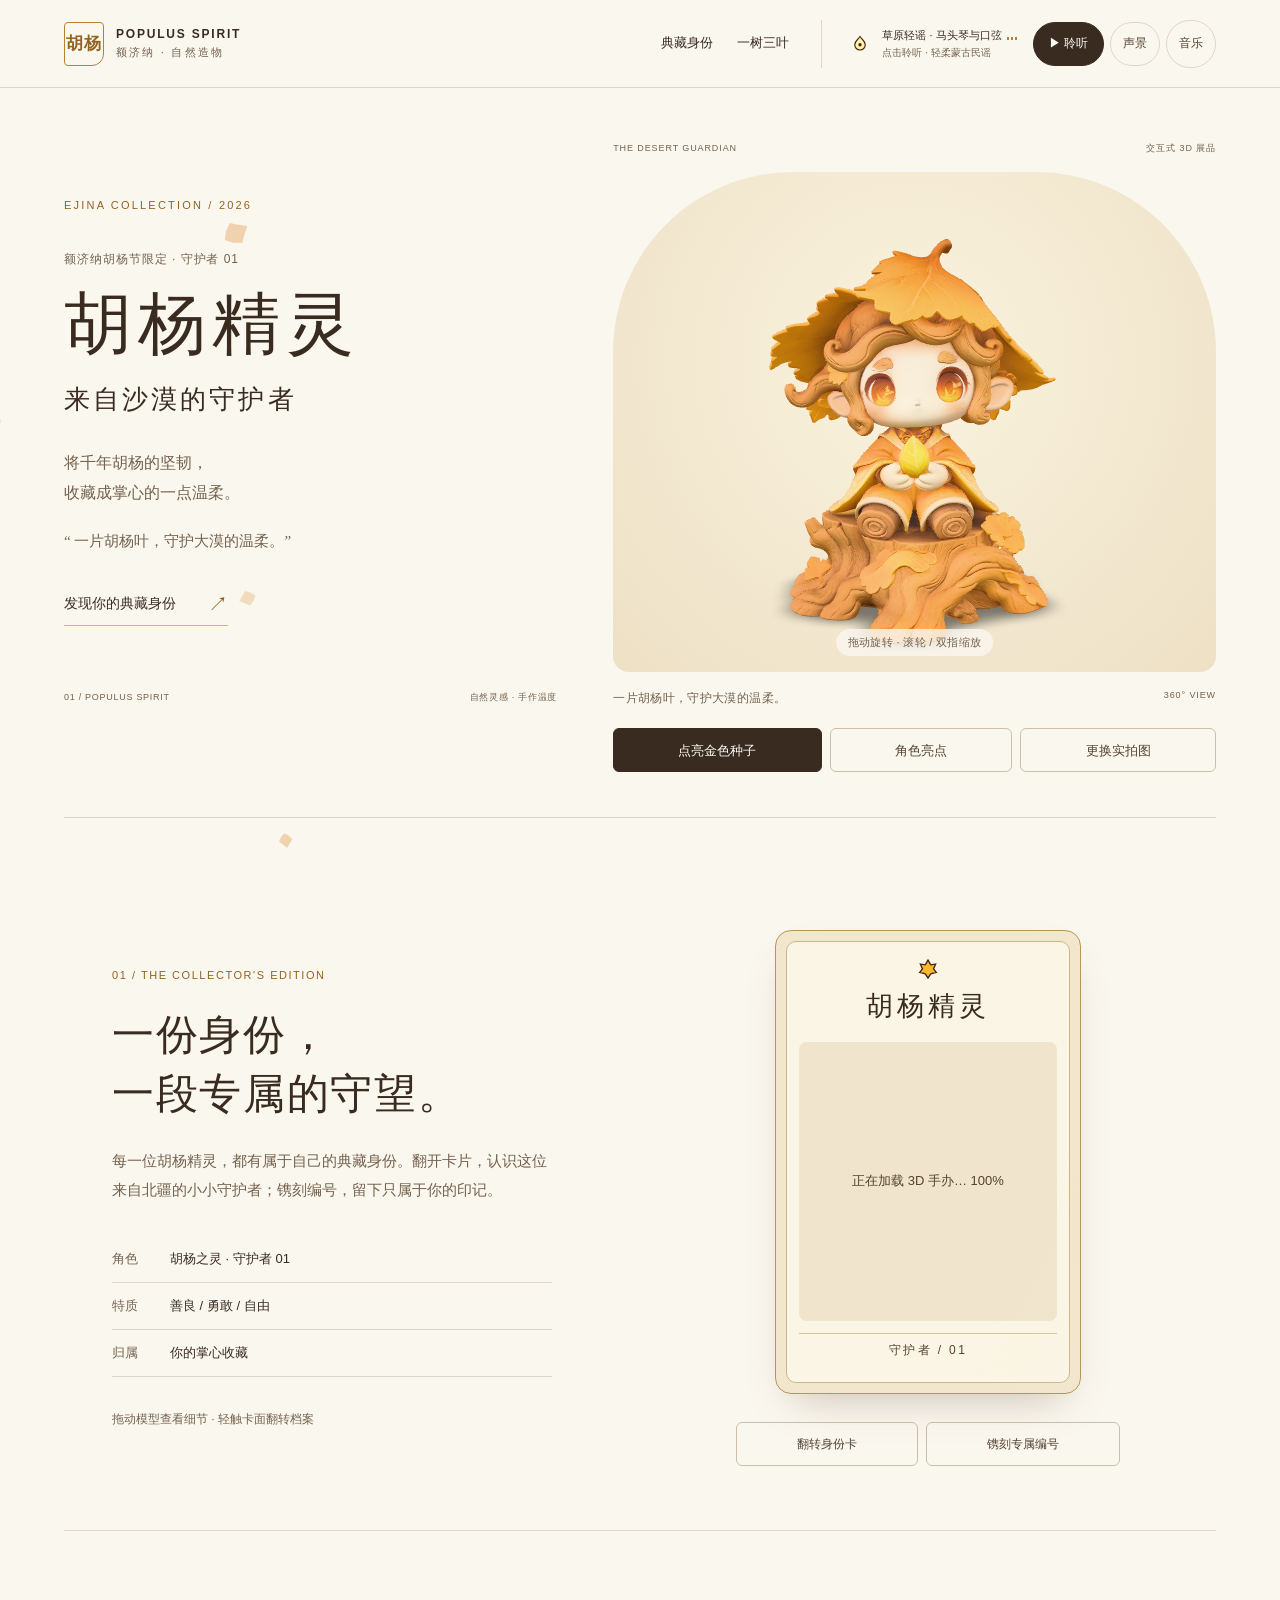
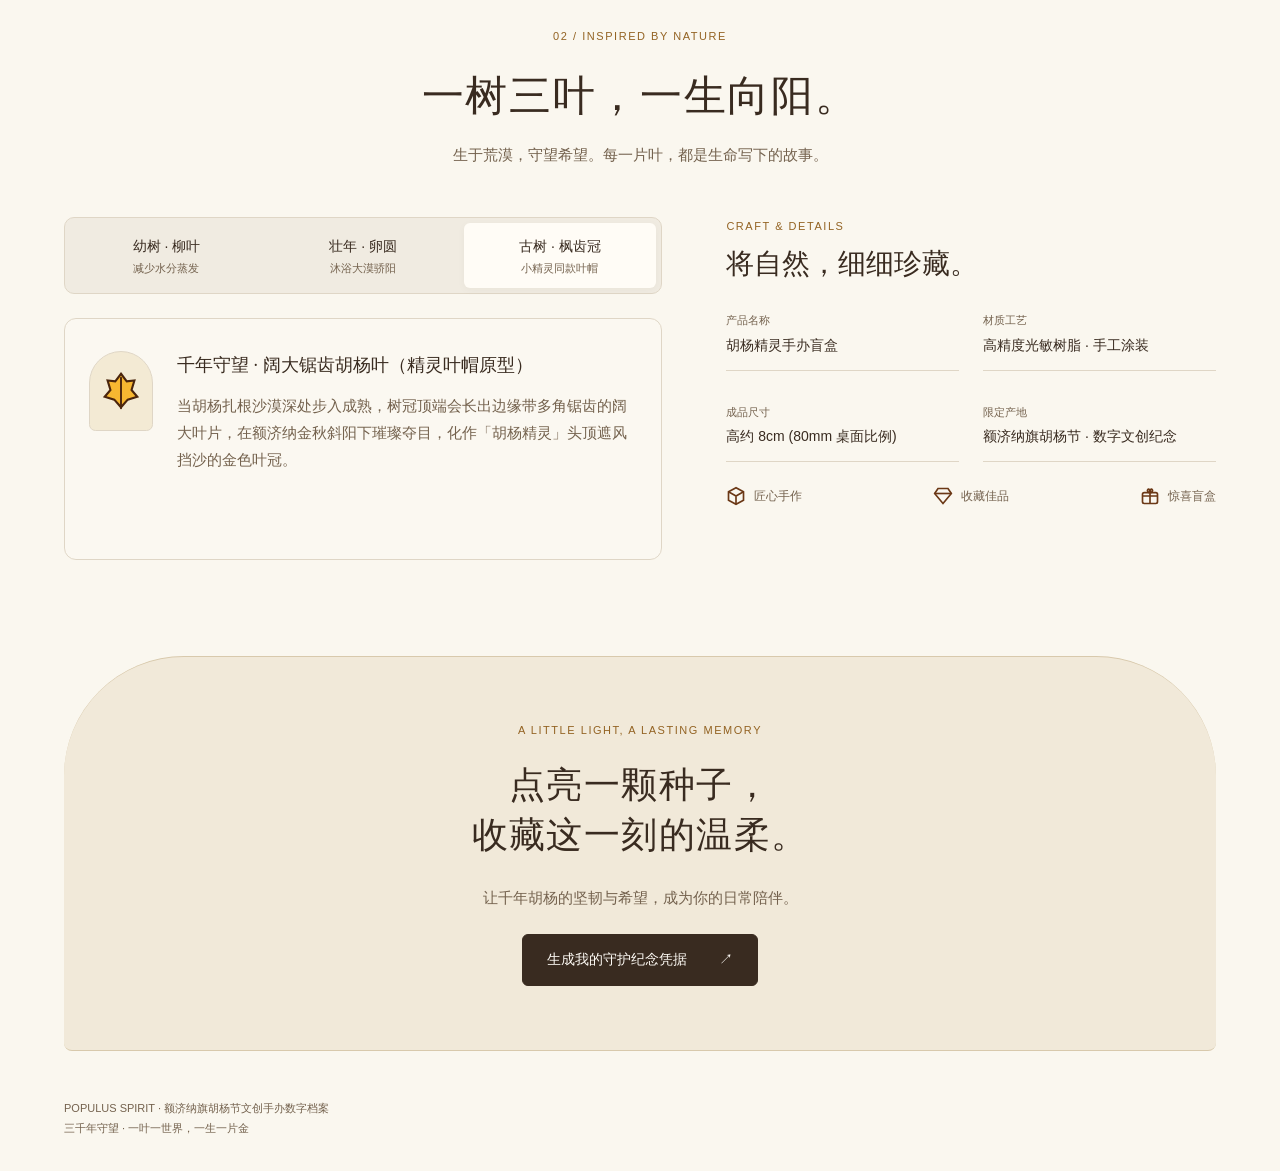
==== code_artifact.html @ 6b9f3dd2 "Add Populus Spirit interactive collection website" ====
<!DOCTYPE html>
<html lang="zh-CN">
<head>
  <meta charset="UTF-8" />
  <meta name="viewport" content="width=device-width, initial-scale=1.0" />
  <title>胡杨精灵 POPULUS SPIRIT · 额济纳旗胡杨节限定数字文创</title>
  <script type="module" src="./model-viewer.min.js"></script>
  <style>
    :root {
      --bg-cream:#FAF7EF; --bg-warm:#F2EBDD; --bg-card:#FFFCF6;
      --brown-dark:#392B20; --brown-main:#544230; --brown-mid:#74624E;
      --brown-light:#CEB58A; --gold-bright:#B78032; --gold-deep:#936323;
      --gold-glow:#F6E6BE; --accent-red:#A24B35; --line:#DFD6C6;
      --serif:"Songti SC","STSong","Noto Serif CJK SC",serif;
    }
    *{box-sizing:border-box;margin:0;padding:0;-webkit-tap-highlight-color:transparent}
    html{scroll-behavior:smooth;scroll-padding-top:104px}
    body{background:var(--bg-cream);color:var(--brown-dark);font-family:"PingFang SC","Hiragino Sans GB","Microsoft YaHei",sans-serif;font-size:15px;line-height:1.7}
    button,input{font:inherit}button,a,label{touch-action:manipulation}button{cursor:pointer}a{color:inherit;text-decoration:none}
    button:focus-visible,a:focus-visible,input:focus-visible,.file-control:focus-within{outline:2px solid var(--gold-deep);outline-offset:5px}
    button{color:inherit}button:disabled{cursor:wait;opacity:.65}button[hidden],[hidden]{display:none!important}
    ::selection{background:#E9D4AA}h1,h2,h3{font-family:var(--serif);font-weight:500;line-height:1.4}
    h2{font-size:clamp(30px,3.3vw,44px);letter-spacing:.04em}p{color:var(--brown-mid)}
    #leafCanvas{position:fixed;inset:0;width:100%;height:100%;pointer-events:none;z-index:0}
    .app-shell{position:relative;z-index:1;max-width:1248px;padding:0 48px;margin:0 auto}
    .site-header{position:sticky;top:0;z-index:50;min-height:88px;padding:16px max(32px,calc((100vw - 1152px)/2));display:flex;align-items:center;gap:32px;border-bottom:1px solid var(--line);background:rgba(250,247,239,.95);backdrop-filter:blur(16px)}
    .brand{min-height:44px;display:flex;align-items:center;gap:12px;flex-shrink:0;font-size:12px;letter-spacing:.15em;font-weight:600;line-height:1.6}
    .brand small{display:block;font-size:11px;letter-spacing:.2em;color:var(--brown-mid);font-weight:400}
    .brand-mark{white-space:nowrap;flex-shrink:0;border:1px solid var(--gold-bright);color:var(--gold-deep);width:40px;height:44px;display:grid;place-items:center;font-family:var(--serif);font-size:17px;letter-spacing:.03em;border-radius:4px 4px 12px 4px}
    .site-nav{display:flex;gap:24px;margin-left:auto;font-size:13px;white-space:nowrap}.site-nav a{display:flex;align-items:center;min-height:44px}.site-nav a:hover{color:var(--gold-deep)}
    .audio-topbar{display:flex;gap:16px;align-items:center;border-left:1px solid var(--line);padding-left:24px}
    .audio-left{min-width:44px;border:0;background:none;display:flex;align-items:center;gap:8px;text-align:left;min-height:44px;max-width:180px}
    .vinyl-disc{width:28px;height:28px;display:grid;place-items:center;flex-shrink:0}.vinyl-disc svg{width:18px;height:18px}.vinyl-disc.playing{animation:disc 12s linear infinite}
    .audio-meta{min-width:0}.audio-title{display:flex;gap:5px;align-items:center;font-size:11px;white-space:nowrap}.audio-title #trackTitle{overflow:hidden;text-overflow:ellipsis;max-width:120px}.audio-sub{font-size:10px;color:var(--brown-mid);white-space:nowrap;max-width:135px;overflow:hidden;text-overflow:ellipsis}
    .eq-bars{display:flex;gap:2px;align-items:flex-end;height:10px}.eq-bars span{width:2px;height:3px;background:var(--gold-bright)}.eq-bars.active span{animation:eq .7s ease-in-out infinite alternate}.eq-bars span:nth-child(2){animation-delay:.2s}.eq-bars span:nth-child(3){animation-delay:.4s}
    .audio-actions{display:flex;gap:6px;align-items:center}.pill-btn{border:1px solid var(--brown-dark);border-radius:99px;background:var(--brown-dark);color:#FFFDF7;min-height:44px;padding:8px 15px;font-size:12px;white-space:nowrap;display:inline-flex;align-items:center;justify-content:center;transition:background .2s}
    .pill-btn.secondary{background:transparent;color:var(--brown-main);border-color:var(--line);padding:8px 12px}.pill-btn:hover{background:var(--brown-main);color:#fff}
    .file-control{min-width:48px;min-height:48px;position:relative;overflow:hidden;cursor:pointer}.file-input{position:absolute;inset:0;width:100%;height:100%;min-height:44px;min-width:44px;opacity:0;cursor:pointer}
    .ornate-panel{position:relative;margin:0 0 96px}.corner-ornament{display:none}.eyebrow,.hero-badge,.edition-label,.exhibit-label,.hero-footnote,.exhibit-caption{font-size:11px;letter-spacing:.14em}.eyebrow{display:block;color:var(--gold-deep);margin-bottom:20px;line-height:1.7}
    .hero-section{display:grid;grid-template-columns:.9fr 1.1fr;gap:56px;align-items:center;min-height:730px;padding:48px 0 40px;border-bottom:1px solid var(--line);margin-bottom:88px}
    .hero-copy{padding:0 0 16px}.hero-badge{font-weight:500;color:var(--gold-deep);letter-spacing:.2em;background:none;border:0;box-shadow:none;border-radius:0;padding:0}.hero-badge-wrap{margin-bottom:32px}
    .edition-label{font-size:12px;color:var(--brown-mid);letter-spacing:.08em;margin-bottom:14px}
    .hero-title{font-size:clamp(52px,5.3vw,72px);letter-spacing:.09em;line-height:1.25}.hero-title span{display:block;font-size:clamp(20px,2vw,27px);letter-spacing:.12em;margin-top:16px}
    .hero-subtitle{font-size:16px;line-height:1.9;margin:32px 0 20px}.hero-quote{color:var(--brown-mid);font-family:var(--serif);font-size:15px;margin-bottom:28px}
    .text-link{display:inline-flex;gap:32px;align-items:center;border-bottom:1px solid var(--brown-light);min-height:44px;font-size:14px}.text-link span{color:var(--gold-deep);font-size:20px}.hero-footnote{display:flex;justify-content:space-between;gap:8px;color:var(--brown-mid);font-size:9px;margin-top:64px;letter-spacing:.08em}
    .hero-exhibit{min-width:0}.exhibit-label,.exhibit-caption{display:flex;justify-content:space-between;gap:12px;color:var(--brown-mid);font-size:9px;letter-spacing:.1em}.exhibit-label{margin-bottom:16px}.exhibit-caption{margin:16px 0 20px}.exhibit-caption span:first-child{font-family:var(--serif);font-size:12px;letter-spacing:.03em}
    .stage-container{position:relative;width:100%;height:500px;border-radius:180px 180px 16px 16px;background:radial-gradient(ellipse at 50% 38%,#F9F1DC 10%,#EDE0C5 100%);overflow:hidden;isolation:isolate;touch-action:pan-y;user-select:none}
    .stage-backdrop{display:none}.figurine-rig{position:relative;width:100%;height:100%}.spirit-model{display:block;width:100%;height:100%;--poster-color:transparent;--progress-bar-color:var(--gold-bright)}
    .model-status{position:absolute;inset:0;display:grid;place-items:center;padding:32px;text-align:center;font-size:13px;color:var(--brown-main);pointer-events:none}
    .model-hint{position:absolute;bottom:16px;left:50%;transform:translateX(-50%);white-space:nowrap;font-size:11px;letter-spacing:.03em;color:var(--brown-mid);pointer-events:none;background:rgba(250,247,239,.8);padding:4px 12px;border-radius:99px}
    .custom-stage-img{display:none;position:absolute;inset:0;width:100%;height:100%;object-fit:contain;background:#F4ECDC}
    .hotspot-layer{position:absolute;inset:0;visibility:hidden;pointer-events:none;opacity:0;transition:opacity .2s}.hotspot-layer.visible{visibility:visible;opacity:1}.hotspot-pin{position:absolute;pointer-events:auto;border:1px solid #C5AC7D;background:rgba(255,252,246,.96);color:var(--brown-main);border-radius:99px;font-size:12px;min-height:44px;padding:8px 12px}.hotspot-pin:hover{background:#F6E6BE}
    .hotspot-pin{white-space:nowrap}.hotspot-pin:nth-child(1){top:88px;left:40px}.hotspot-pin:nth-child(2){top:35%;right:16px}.hotspot-pin:nth-child(3){top:55%;left:16px}.hotspot-pin:nth-child(4){bottom:56px;right:16px}
    .hotspot-toast{display:none;margin-top:12px;border:1px solid var(--line);background:var(--bg-card);padding:14px 16px;border-radius:12px;font-size:13px;line-height:1.7;color:var(--brown-main)}.hotspot-toast.active{display:block}
    .stage-toolbar{display:flex;gap:8px;flex-wrap:wrap}.stage-btn{display:inline-flex;justify-content:center;align-items:center;gap:8px;min-height:44px;padding:10px 18px;flex:1 1 auto;border:1px solid #CDBFA7;background:transparent;border-radius:6px;color:var(--brown-main);font-size:13px;font-weight:500;line-height:1.5;transition:background .2s,border-color .2s}
    .stage-btn:hover{background:#EEE7D8;border-color:var(--brown-light)}.stage-btn.active,#blessSeedBtn,#saveSerialBtn{background:var(--brown-dark);border-color:var(--brown-dark);color:#FFFCF6}.stage-btn:active{transform:translateY(1px)}
    .collection-section{display:grid;grid-template-columns:1fr 1fr;align-items:center;gap:96px;padding:24px 48px 64px;border-bottom:1px solid var(--line)}
    .collection-copy{max-width:440px}.collection-copy h2{margin-bottom:24px}.section-desc{font-size:15px;line-height:1.9;color:var(--brown-mid)}.collection-details{margin:32px 0}.collection-details>div{display:flex;gap:32px;border-bottom:1px solid var(--line);padding:12px 0;font-size:13px}.collection-details dt{color:var(--brown-mid)}.collection-details dd{margin:0}.collection-note{font-size:12px}
    .collection-exhibit{min-width:0;max-width:384px;justify-self:center;width:100%}.collection-exhibit .stage-toolbar{margin-top:28px}.collection-exhibit .stage-btn{font-size:12px;padding:10px 12px}
    .card-scene{width:306px;height:464px;margin:0 auto;perspective:1200px;user-select:none;cursor:pointer}
    .collector-card{position:relative;width:100%;height:100%;transform-style:preserve-3d;transition:transform .3s ease;border-radius:16px;box-shadow:0 20px 40px -20px #745B3C66}
    .collector-card.is-flipped{transform:rotateY(180deg)}.card-face{position:absolute;inset:0;backface-visibility:hidden;-webkit-backface-visibility:hidden;overflow:hidden;display:flex;border:1px solid #B99458;border-radius:16px;padding:10px;background:#F2E6CC}.card-back{transform:rotateY(180deg)}
    .card-inner-frame{position:relative;width:100%;height:100%;border:1px solid #CDB488;border-radius:10px;padding:16px 12px;display:flex;flex-direction:column;justify-content:space-between;background:#FBF5E5}
    .card-front-header{text-align:center}.card-top-leaf{width:22px;height:22px;margin:0 auto 4px;display:block}.card-main-title{font-family:var(--serif);font-size:27px;font-weight:500;letter-spacing:.15em}.card-front-art{position:relative;flex:1;margin:12px 0;border:0;border-radius:8px;background:#F0E5CC;overflow:hidden}.card-front-art .spirit-model{position:absolute;inset:0}.card-ribbon-footer{text-align:center;font-size:12px;letter-spacing:.2em;padding:6px;border-top:1px solid #D8C59F;color:var(--brown-main)}
    .holo-sheen{position:absolute;inset:0;pointer-events:none;z-index:5;opacity:.3;background:linear-gradient(115deg,transparent 38%,#FFF9E940 50%,transparent 62%);background-size:200% 200%;animation:holo 8s ease-in-out infinite}
    .card-back-medallion{width:64px;height:64px;border:1px solid #CDB488;border-radius:50%;background:#E9D8B2;margin:0 auto 4px;display:flex;align-items:center;justify-content:center;overflow:hidden}.card-back-medallion svg{width:58px;height:58px}.card-back-title{font-family:var(--serif);font-size:21px;text-align:center;letter-spacing:.1em}
    .card-pill-divider{font-size:11px;letter-spacing:.15em;color:var(--gold-deep)}.profile-list{padding:4px 6px}.profile-row{display:flex;gap:14px;font-size:13px;line-height:1.9}.profile-label{color:var(--brown-mid);white-space:nowrap}.about-me-text{font-size:13px;line-height:1.7;margin-top:4px}.serial-box{display:block;width:100%;font-size:11px;min-height:44px;border:1px solid #D1BC96;border-radius:5px;background:#F3E8D0;padding:8px 4px}.serial-number-val{font-family:monospace;overflow-wrap:anywhere;color:#805723}
    .section-header{text-align:center;max-width:640px;margin:0 auto 48px}.section-header h2{margin-bottom:16px}.story-layout{display:grid;grid-template-columns:1.1fr .9fr;gap:64px}.leaf-tabs{display:grid;grid-template-columns:repeat(3,1fr);gap:4px;border:1px solid var(--line);padding:5px;border-radius:10px;background:#F0EBE1}.leaf-tab{border:0;border-radius:6px;background:transparent;text-align:center;padding:12px 4px;min-height:64px}.leaf-tab.active{background:#FFFCF6;box-shadow:0 2px 8px #392B2009}.leaf-tab-title{font-size:14px;line-height:1.6}.leaf-tab-sub{font-size:11px;color:var(--brown-mid);line-height:1.5;margin-top:2px}
    .leaf-detail-box{display:flex;gap:24px;margin-top:24px;padding:32px 24px;border:1px solid var(--line);border-radius:12px;min-height:242px;background:#FFFCF650}.leaf-icon-showcase{display:grid;place-items:center;width:64px;height:80px;flex-shrink:0;border:1px solid var(--line);border-radius:40px 40px 8px 8px;background:#F3EAD4}.leaf-detail-text h4{font-family:var(--serif);font-size:18px;font-weight:500;line-height:1.6;margin-bottom:12px}.leaf-detail-text p{font-size:15px;line-height:1.8}
    .craft-details h3{font-size:28px;margin-bottom:16px}.craft-details .eyebrow{margin-bottom:8px}.specs-card{display:grid;grid-template-columns:1fr 1fr;gap:20px 24px;padding:0;background:none;border:0}.specs-row{display:flex;flex-direction:column;gap:4px;padding:12px 0;border-bottom:1px solid var(--line);font-size:14px}.specs-row>span{font-size:11px;color:var(--brown-mid)}.specs-row strong{font-weight:400}.badge-trio{display:flex;justify-content:space-between;gap:16px;margin-top:24px}.badge-item{display:flex;align-items:center;gap:8px;font-size:12px;color:var(--brown-mid)}.badge-item svg{width:20px;height:20px}
    .keepsake-section{text-align:center;padding:64px 24px;margin-bottom:48px;border-top:1px solid #D8C9AC;border-bottom:1px solid #D8C9AC;background:#F1E9D9;border-radius:120px 120px 8px 8px}.keepsake-section h2{font-size:36px}.keepsake-section p{font-size:15px;margin:24px 0}.guardian-cta{display:inline-flex;align-items:center;justify-content:center;gap:32px;min-height:52px;padding:12px 24px;background:var(--brown-dark);border:1px solid var(--brown-dark);border-radius:6px;color:#FFFCF6;font-size:14px;transition:background .2s}.guardian-cta:hover{background:var(--brown-main)}
    .footer-note{display:flex;justify-content:space-between;gap:24px;text-align:left;padding:0 0 32px;font-size:11px;color:var(--brown-mid);line-height:1.8}
    .modal-open{overflow:hidden}.modal-backdrop{position:fixed;inset:0;z-index:100;background:#241D1677;backdrop-filter:blur(8px);display:none;align-items:center;justify-content:center;padding:20px}.modal-backdrop.open{display:flex}.modal-card{max-width:440px;width:100%;max-height:calc(100dvh - 40px);overflow:auto;background:var(--bg-card);border:1px solid var(--line);border-radius:16px;padding:32px 24px;text-align:center;box-shadow:0 24px 80px #241D1633}.modal-card h3{font-size:24px!important}.modal-card p{font-size:15px!important;line-height:1.7!important}.modal-card .hero-badge{font-size:11px}.modal-card>div[style*="background"]{background:#F2EBDD!important;border:1px solid var(--line)!important;padding:16px!important;font-size:14px!important}.modal-input{width:100%;min-height:48px;border:1px solid #B3A38B;border-radius:6px;padding:10px 12px;background:#FFFDFA;margin:20px 0;font-size:15px}.modal-card .stage-btn{padding:10px 12px}
    .toast-msg{position:fixed;z-index:120;bottom:24px;left:50%;transform:translateX(-50%);display:none;width:max-content;max-width:calc(100% - 32px);background:var(--brown-dark);color:#FFF9EB;padding:12px 20px;border-radius:8px;font-size:13px;text-align:center;line-height:1.7;box-shadow:0 8px 32px #392B2020}
    @keyframes disc{to{transform:rotate(360deg)}}@keyframes eq{to{height:10px}}@keyframes holo{50%{background-position:100% 100%}}
    @media(min-width:1400px){.hero-section{min-height:760px}.stage-container{height:540px}}
    @media(max-width:1100px){.site-nav{display:none}.audio-topbar{margin-left:auto}.hero-section{gap:32px}.collection-section{gap:48px;padding-left:16px;padding-right:16px}.story-layout{gap:32px}.app-shell{padding:0 32px}.stage-container{height:460px}.hero-title{font-size:56px}}
    @media(max-width:800px){.site-header{padding:12px 24px;gap:16px}.audio-meta{display:none}.audio-topbar{gap:8px;padding-left:16px}.audio-left{max-width:none}.audio-actions{gap:4px}.hero-section{grid-template-columns:1fr;gap:32px;padding:48px 0 0;min-height:auto}.hero-copy{max-width:560px;padding:0}.hero-title{font-size:60px}.hero-title span{font-size:24px}.hero-subtitle{margin:24px 0 16px}.hero-badge-wrap{margin-bottom:24px}.hero-footnote{margin-top:32px}.hero-exhibit{max-width:580px;width:100%;justify-self:center}.stage-container{height:500px}.hero-section>.hero-exhibit .stage-toolbar{padding-bottom:32px}.collection-section{grid-template-columns:1fr;gap:40px;padding:0 0 64px}.collection-copy{max-width:580px;justify-self:center}.collection-copy h2 br{display:none}.collection-details{display:flex;gap:32px;margin:24px 0}.collection-details>div{display:block;flex:1;font-size:12px}.collection-details dd{margin-top:8px}.collection-note{font-size:12px}.story-layout{grid-template-columns:1fr;gap:48px}.leaf-detail-box{min-height:200px}.craft-details{padding:0 16px}.keepsake-section h2{font-size:32px}.footer-note{display:block;text-align:center}}
    @media(max-width:480px){html{scroll-padding-top:88px}.app-shell{padding:0 20px}.site-header{padding:12px 16px;min-height:76px;gap:8px}.brand{font-size:9px;gap:7px;letter-spacing:.08em}.brand small{font-size:9px;letter-spacing:.08em}.brand-mark{width:30px;height:38px;font-size:14px}.audio-topbar{border:0;padding:0;gap:0}.audio-left{display:none}.pill-btn{padding:8px 11px;font-size:11px}.pill-btn.secondary{padding:8px 10px}.audio-actions{gap:4px}.hero-section{padding-top:32px;gap:28px;margin-bottom:64px}.hero-badge{font-size:10px}.hero-badge-wrap{margin-bottom:20px}.edition-label{font-size:11px}.hero-title{font-size:52px}.hero-title span{font-size:20px;margin-top:12px}.hero-subtitle{font-size:15px}.hero-quote{font-size:14px;margin-bottom:16px}.hero-footnote{font-size:8px;letter-spacing:.04em}.text-link{font-size:13px}.stage-container{height:390px;border-radius:140px 140px 12px 12px}.exhibit-label{font-size:8px;letter-spacing:.06em}.exhibit-caption{font-size:8px}.exhibit-caption span:first-child{font-size:11px}.stage-btn{font-size:12px;padding:10px 12px}.hero-exhibit .stage-toolbar{display:grid;grid-template-columns:1fr 1fr}.hero-exhibit #blessSeedBtn{grid-column:1/-1}.hotspot-pin{font-size:11px;padding:8px}.ornate-panel{margin-bottom:64px}.collection-section{padding-bottom:48px}.eyebrow{font-size:10px;margin-bottom:16px}h2{font-size:30px}.collection-copy h2 br{display:block}.collection-details{gap:16px}.collection-details>div{font-size:11px}.collection-details dd{font-size:12px}.collection-note{font-size:11px}.collection-exhibit{width:100%}.card-scene{width:294px;height:464px;max-width:100%}.collection-exhibit .stage-toolbar{gap:8px;margin-top:24px}.section-header{margin-bottom:32px;text-align:left}.section-header h2{font-size:29px}.leaf-tab-title{font-size:13px}.leaf-tab-sub{font-size:10px}.leaf-tabs{gap:2px;padding:4px}.leaf-detail-box{padding:24px 16px;gap:16px}.leaf-icon-showcase{width:48px;height:68px}.leaf-icon-showcase svg{width:36px;height:36px}.leaf-detail-text h4{font-size:17px}.craft-details{padding:0}.specs-card{gap:16px}.specs-row{font-size:13px}.badge-trio{gap:8px}.badge-item{font-size:11px;gap:6px}.keepsake-section{padding:48px 16px;border-radius:80px 80px 8px 8px}.keepsake-section h2{font-size:28px}.keepsake-section p{font-size:15px}.guardian-cta{gap:16px;font-size:13px;padding:12px 16px;width:100%}.footer-note{font-size:10px}.modal-card{padding:24px 20px}.modal-card h3{font-size:22px!important}}
    @media(prefers-reduced-motion:reduce){html{scroll-behavior:auto}*,*::before,*::after{animation:none!important;transition:none!important}.holo-sheen,#leafCanvas{display:none}}
  </style>
</head>
<body>

  <!-- 全屏金色胡杨落叶与流沙光斑 Canvas -->
  <canvas id="leafCanvas"></canvas>

  <!-- 顶部悬浮大漠秋风·马头琴合成器音频栏 -->
  <header class="site-header">
    <a class="brand" href="#home" aria-label="胡杨精灵首页"><span class="brand-mark">胡杨</span><span>POPULUS SPIRIT<small>额济纳 · 自然造物</small></span></a>
    <nav class="site-nav" aria-label="主导航"><a href="#collection">典藏身份</a><a href="#story">一树三叶</a></nav>
    <div class="audio-topbar">
    <button type="button" class="audio-left" id="audioToggleArea" title="点击播放/暂停背景音乐" aria-label="播放或暂停背景音乐">
      <div class="vinyl-disc" id="vinylDisc">
        <svg width="20" height="20" viewBox="0 0 24 24" fill="none">
          <path d="M12 2C9.5 6 5 8 5 13C5 17 8.1 20 12 20C15.9 20 19 17 19 13C19 8 14.5 6 12 2Z" fill="#FFF3B0" stroke="#4A250D" stroke-width="1.5"/>
          <circle cx="12" cy="13" r="2.2" fill="#4A250D"/>
        </svg>
      </div>
      <div class="audio-meta">
        <div class="audio-title">
          <span id="trackTitle">草原轻谣 · 马头琴与口弦</span>
          <div class="eq-bars" id="eqBars">
            <span></span><span></span><span></span>
          </div>
        </div>
        <div class="audio-sub" id="audioStatusText">点击聆听 · 轻柔蒙古民谣</div>
      </div>
    </button>
    <div class="audio-actions">
      <button class="pill-btn" id="playPauseBtn" type="button">▶ 聆听</button>
      <button class="pill-btn secondary" id="switchModeBtn" type="button" title="切换配乐与自然声景">声景</button>
      <label class="pill-btn secondary file-control" title="导入本地MP3音乐" style="cursor:pointer;">
        音乐
        <input type="file" id="customAudioInput" accept="audio/*" class="file-input" />
      </label>
    </div>
    </div>
  </header>

  <audio id="backgroundMusic" src="./background-music.mp3" preload="none" loop></audio>

  <!-- 手机端主内容长卷 -->
  <main class="app-shell" id="home">

    <!-- 模块一：主视觉与 3D 视差手办展台 -->
    <section class="ornate-panel hero-section">
      <div class="hero-copy">
      <div class="hero-badge-wrap">
        <span class="hero-badge">EJINA COLLECTION / 2026</span>
      </div>
      <div class="edition-label">额济纳胡杨节限定 · 守护者 01</div><h1 class="hero-title">胡杨精灵<span>来自沙漠的守护者</span></h1>
      <p class="hero-subtitle">将千年胡杨的坚韧，<br>收藏成掌心的一点温柔。</p>
      <div class="hero-quote">“ 一片胡杨叶，守护大漠的温柔。”</div>

      <a class="text-link" href="#collection">发现你的典藏身份 <span aria-hidden="true">↗</span></a>
      <div class="hero-footnote"><span>01 / POPULUS SPIRIT</span><span>自然灵感 · 手作温度</span></div>
      </div>
      <div class="hero-exhibit">
      <div class="exhibit-label"><span>THE DESERT GUARDIAN</span><span>交互式 3D 展品</span></div>
      <!-- 3D 互动展台 -->
      <div class="stage-container" id="figurineStage">
        <!-- 远景大漠沙丘与金色胡杨林 -->
        <svg class="stage-backdrop" id="stageBackdrop" viewBox="0 0 360 350" preserveAspectRatio="none">
          <defs>
            <linearGradient id="skyGrad" x1="0" y1="0" x2="0" y2="1">
              <stop offset="0%" stop-color="#FFF5D6" stop-opacity="0.7"/>
              <stop offset="100%" stop-color="#F3B852" stop-opacity="0.4"/>
            </linearGradient>
          </defs>
          <rect width="360" height="350" fill="url(#skyGrad)"/>
          <!-- 太阳光晕 -->
          <circle cx="180" cy="128" r="88" fill="#FFF7CC" opacity="0.65"/>
          <!-- 远景沙丘 -->
          <path d="M0 245 Q95 215 195 240 T360 230 L360 350 L0 350 Z" fill="#E9AC4E" opacity="0.45"/>
          <path d="M0 270 Q130 245 250 268 T360 260 L360 350 L0 350 Z" fill="#D68B30" opacity="0.45"/>
        </svg>

        <!-- 用户上传实拍图容器（默认隐藏，上传后可切换显示） -->
        <img id="customStageImg" class="custom-stage-img" alt="胡杨精灵手办实拍展示" />

        <!-- 文件夹中的真实 GLB 手办 -->
        <div class="figurine-rig" id="figurineRig">
          <model-viewer id="heroModel" class="spirit-model" src="./3Dmode.glb"
            alt="胡杨精灵三维手办，可拖动旋转、滚轮或双指缩放"
            camera-controls disable-pan touch-action="pan-y" camera-orbit="0deg 80deg 105%"
            min-camera-orbit="auto 15deg 55%" max-camera-orbit="auto 150deg 180%"
            field-of-view="30deg" shadow-intensity="1" shadow-softness="1"
            exposure="1.1" environment-image="neutral" interaction-prompt="none"
            loading="eager" reveal="auto">
            <div slot="progress-bar"></div>
          </model-viewer>
          <div class="model-status" id="heroModelStatus" role="status">正在加载 3D 手办…</div>
          <div class="model-hint">拖动旋转 · 滚轮 / 双指缩放</div>
        </div>

        <!-- 包装盒同款「角色亮点」互动热点层 -->
        <div class="hotspot-layer" id="hotspotLayer">
          <button type="button" class="hotspot-pin" data-info="【锯齿胡杨叶冠】灵感源自额济纳千年胡杨树冠的阔大锯齿叶，叶脉分明，遮蔽大漠风沙。">精致叶冠</button>
          <button type="button" class="hotspot-pin" data-info="【治愈萌系五官】2.5头身敦实比例，琥珀色眼眸中映照着大漠星光与胡杨金叶。">可爱造型</button>
          <button type="button" class="hotspot-pin" data-info="【发光金色种子】双手捧着生机勃勃的胡杨金种，象征坚韧不拔的北疆生命力。">金色种子</button>
          <button type="button" class="hotspot-pin" data-info="【千年胡杨树桩】盘根错节的浮雕木纹底座，稳固接地，定格大漠秋日一隅。">古木底座</button>
        </div>

      </div>
      <div class="hotspot-toast" id="hotspotToast" role="status">点击上方亮点标签查看手办细节拆解</div>

      <div class="exhibit-caption"><span>一片胡杨叶，守护大漠的温柔。</span><span>360° VIEW</span></div>
      <!-- 展台底部互动控制栏 -->
      <div class="stage-toolbar">
        <button class="stage-btn" id="blessSeedBtn" type="button" aria-pressed="false" disabled>正在准备金色种子…</button>
        <button class="stage-btn" id="restoreModelBtn" type="button" hidden>↻ 返回 3D 模型</button>
        <button class="stage-btn" id="toggleHotspotsBtn" type="button">角色亮点</button>
        <label class="stage-btn file-control" style="cursor:pointer;">
          更换实拍图
          <input type="file" id="stageImgInput" accept="image/*" class="file-input" />
        </label>
      </div>
      </div>
    </section>

    <!-- 模块二：1:1 盒内双面收藏身份卡（3D 翻转 + 星幻膜反光） -->
    <section class="ornate-panel collection-section" id="collection">

      <div class="collection-copy">
        <span class="eyebrow">01 / THE COLLECTOR'S EDITION</span>
        <h2>一份身份，<br>一段专属的守望。</h2>
        <p class="section-desc">每一位胡杨精灵，都有属于自己的典藏身份。翻开卡片，认识这位来自北疆的小小守护者；镌刻编号，留下只属于你的印记。</p>
        <dl class="collection-details"><div><dt>角色</dt><dd>胡杨之灵 · 守护者 01</dd></div><div><dt>特质</dt><dd>善良 / 勇敢 / 自由</dd></div><div><dt>归属</dt><dd>你的掌心收藏</dd></div></dl>
        <p class="collection-note">拖动模型查看细节 · 轻触卡面翻转档案</p>
      </div>
      <div class="collection-exhibit">

      <!-- 3D 翻转卡牌容器 -->
      <div class="card-scene" id="cardScene">
        <div class="collector-card" id="collectorCard">

          <!-- 卡片正面：守护者·01 -->
          <div class="card-face card-front">
            <div class="holo-sheen"></div>
            <div class="card-inner-frame">
              <div class="card-front-header">
                <svg class="card-top-leaf" viewBox="0 0 32 32" fill="none">
                  <path d="M16 3 L20 10 L27 9 L24 16 L28 21 L20 23 L16 29 L12 23 L4 21 L8 16 L5 9 L12 10 Z" fill="#F7B731" stroke="#4A250D" stroke-width="2"/>
                </svg>
                <div class="card-main-title">胡杨精灵</div>
              </div>

              <!-- 与主展台共用本地 GLB；拖动模型不会触发翻卡 -->
              <div class="card-front-art" id="cardModelArea">
                <model-viewer id="cardModel" class="spirit-model" src="./3Dmode.glb"
                  alt="典藏卡上的胡杨精灵三维模型，可拖动旋转"
                  camera-controls disable-pan touch-action="pan-y" camera-orbit="0deg 80deg 110%"
                  field-of-view="30deg" shadow-intensity=".8" shadow-softness="1"
                  exposure="1.1" environment-image="neutral" interaction-prompt="none"
                  loading="lazy" reveal="auto">
                  <div slot="progress-bar"></div>
                </model-viewer>
                <div class="model-status" id="cardModelStatus" role="status">正在加载 3D 手办…</div>
              </div>

              <div class="card-ribbon-footer">守护者 / 01</div>
            </div>
          </div>

          <!-- 卡片背面：角色档案 & 关于我 & 专属编号 -->
          <div class="card-face card-back">
            <div class="holo-sheen"></div>
            <div class="card-inner-frame">
              <div>
                <div class="card-back-medallion">
                  <svg width="86" height="86" viewBox="65 20 170 165">
                    <use href="#spiritHead" />
                    <use href="#poplarLeafHat" />
                  </svg>
                </div>
                <div class="card-back-title">胡杨精灵</div>
              </div>

              <div style="text-align:center;">
                <span class="card-pill-divider">角色档案</span>
                <div class="profile-list" style="text-align:left;">
                  <div class="profile-row"><span class="profile-label">名字 ：</span><span>胡杨精灵</span></div>
                  <div class="profile-row"><span class="profile-label">物种 ：</span><span>胡杨之灵</span></div>
                  <div class="profile-row"><span class="profile-label">特质 ：</span><span>善良 · 勇敢 · 自由</span></div>
                  <div class="profile-row"><span class="profile-label">起源 ：</span><span>北疆沙漠</span></div>
                </div>
              </div>

              <div style="text-align:center;">
                <span class="card-pill-divider">关于我</span>
                <p class="about-me-text">
                  从古老的胡杨树中诞生的小小精灵，<br/>
                  守护金色的沙漠，<br/>
                  也守护着北方的无尽梦想。
                </p>
              </div>

              <button type="button" class="serial-box" id="editSerialBtn" title="点击修改专属收藏编号">
                编号：<span class="serial-number-val" id="serialNumberText">NO. 2026-EJINA-001</span>
              </button>
            </div>
          </div>

        </div>
      </div>

      <div class="stage-toolbar">
        <button class="stage-btn" id="flipCardBtn" type="button">翻转身份卡</button>
        <button class="stage-btn" id="openSerialModalBtn" type="button">镌刻专属编号</button>
      </div>
      </div>
    </section>

    <!-- 模块三：胡杨文化“一树三叶”互动图鉴与文创手作档案 -->
    <section class="ornate-panel story-section" id="story">

      <div class="section-header"><span class="eyebrow">02 / INSPIRED BY NATURE</span><h2>一树三叶，一生向阳。</h2><p class="section-desc">生于荒漠，守望希望。每一片叶，都是生命写下的故事。</p></div>

      <div class="story-layout"><div class="botanical-story">
      <!-- 一树三叶切换器 -->
      <div class="leaf-tabs" id="leafTabs">
        <button type="button" class="leaf-tab" data-leaf="willow" aria-pressed="false">
          <div class="leaf-tab-title">幼树 · 柳叶</div>
          <div class="leaf-tab-sub">减少水分蒸发</div>
        </button>
        <button type="button" class="leaf-tab" data-leaf="oval" aria-pressed="false">
          <div class="leaf-tab-title">壮年 · 卵圆</div>
          <div class="leaf-tab-sub">沐浴大漠骄阳</div>
        </button>
        <button type="button" class="leaf-tab active" data-leaf="maple" aria-pressed="true">
          <div class="leaf-tab-title">古树 · 枫齿冠</div>
          <div class="leaf-tab-sub">小精灵同款叶帽</div>
        </button>
      </div>

      <div class="leaf-detail-box" id="leafDetailBox">
        <div class="leaf-icon-showcase" id="leafIconBox">
          <!-- 默认展示锯齿枫叶状胡杨叶 -->
          <svg width="46" height="46" viewBox="0 0 48 48" fill="none">
            <path d="M24 6 L30 14 L38 13 L35 23 L41 30 L31 33 L24 41 L17 33 L7 30 L13 23 L10 13 L18 14 Z" fill="#F7B731" stroke="#4A250D" stroke-width="2.2"/>
            <path d="M24 10 V42" stroke="#4A250D" stroke-width="2" stroke-linecap="round"/>
          </svg>
        </div>
        <div class="leaf-detail-text" aria-live="polite">
          <h4 id="leafStageTitle">千年守望 · 阔大锯齿胡杨叶（精灵叶帽原型）</h4>
          <p id="leafStageDesc">当胡杨扎根沙漠深处步入成熟，树冠顶端会长出边缘带多角锯齿的阔大叶片，在额济纳金秋斜阳下璀璨夺目，化作「胡杨精灵」头顶遮风挡沙的金色叶冠。</p>
        </div>
      </div>

      </div><div class="craft-details"><span class="eyebrow">CRAFT & DETAILS</span><h3>将自然，细细珍藏。</h3>
      <!-- 包装盒背面同款规格参数 -->
      <div class="specs-card">
        <div class="specs-row"><span>产品名称</span><strong>胡杨精灵手办盲盒</strong></div>
        <div class="specs-row"><span>材质工艺</span><strong>高精度光敏树脂 · 手工涂装</strong></div>
        <div class="specs-row"><span>成品尺寸</span><strong>高约 8cm (80mm 桌面比例)</strong></div>
        <div class="specs-row"><span>限定产地</span><strong>额济纳旗胡杨节 · 数字文创纪念</strong></div>
      </div>

      <!-- 包装盒背面三大印记图标 -->
      <div class="badge-trio">
        <div class="badge-item">
          <svg viewBox="0 0 24 24" fill="none"><path d="M12 2L3 7V17L12 22L21 17V7L12 2Z" stroke="#6B3816" stroke-width="2"/><path d="M3 7L12 12L21 7M12 12V22" stroke="#6B3816" stroke-width="2"/></svg>
          <span>匠心手作</span>
        </div>
        <div class="badge-item">
          <svg viewBox="0 0 24 24" fill="none"><path d="M6 3H18L22 9L12 21L2 9L6 3Z" stroke="#6B3816" stroke-width="2"/><path d="M2 9H22" stroke="#6B3816" stroke-width="2"/></svg>
          <span>收藏佳品</span>
        </div>
        <div class="badge-item">
          <svg viewBox="0 0 24 24" fill="none"><rect x="3" y="8" width="18" height="13" rx="2" stroke="#6B3816" stroke-width="2"/><path d="M12 8V21M3 12H21M12 8C9.5 8 8 5.5 9.5 4C11 2.5 12 6 12 8ZM12 8C14.5 8 16 5.5 14.5 4C13 2.5 12 6 12 8Z" stroke="#6B3816" stroke-width="2"/></svg>
          <span>惊喜盲盒</span>
        </div>
      </div>
      </div></div>
    </section>

    <section class="keepsake-section"><span class="eyebrow">A LITTLE LIGHT, A LASTING MEMORY</span><h2>点亮一颗种子，<br>收藏这一刻的温柔。</h2><p>让千年胡杨的坚韧与希望，成为你的日常陪伴。</p>
    <!-- 底部守护者数字证书生成按钮 -->
    <button class="guardian-cta" id="generateCertBtn" type="button">
      生成我的守护纪念凭据 <span aria-hidden="true">↗</span>
    </button>

    </section>
    <footer class="footer-note">
      POPULUS SPIRIT · 额济纳旗胡杨节文创手办数字档案<br/>
      三千年守望 · 一叶一世界，一生一片金
    </footer>

  </main>

  <!-- 模态框 1：修改专属收藏编号 -->
  <div class="modal-backdrop" id="serialModal">
    <div class="modal-card" role="dialog" aria-modal="true" tabindex="-1">
      <h3 style="font-size:18px; color:var(--brown-dark);">镌刻专属收藏编号</h3>
      <p style="font-size:12px; color:var(--brown-mid); margin-top:4px;">输入你手办身份卡上的手写编号或你的名字缩写</p>
      <input aria-label="专属收藏编号" type="text" id="serialInput" class="modal-input" maxlength="22" placeholder="例如：NO. 2026-EJINA-001" />
      <div style="display:flex; gap:8px; justify-content:center;">
        <button class="stage-btn" id="cancelSerialBtn" type="button">取消</button>
        <button class="stage-btn active" id="saveSerialBtn" type="button">确认镌刻</button>
      </div>
    </div>
  </div>

  <!-- 模态框 2：北疆胡杨守护纪念证书 -->
  <div class="modal-backdrop" id="certModal">
    <div class="modal-card" role="dialog" aria-modal="true" tabindex="-1">
      <div class="hero-badge" style="margin-bottom:8px;">✦ 额济纳胡杨节 · 数字收藏凭据 ✦</div>
      <h3 style="font-size:22px; color:var(--brown-dark); font-family:'STKaiti',serif;">北疆沙漠守护者证书</h3>
      <p style="font-size:12.5px; color:var(--brown-main); margin:10px 0; line-height:1.6;">
        感谢你唤醒<strong>「胡杨精灵 · 守护者01」</strong>手中的金色树种。<br/>
        愿千年胡杨的坚韧与温柔常伴你左右。
      </p>
      <div style="background:#F7DF9E; border:1.5px dashed var(--brown-main); border-radius:12px; padding:10px; margin-bottom:14px; font-size:12.5px; text-align:left; line-height:1.7;">
        <div><strong>典藏编号：</strong><span id="certSerialSpan" style="color:var(--accent-red); font-family:monospace;">NO. 2026-EJINA-001</span></div>
        <div><strong>点亮时间：</strong><span id="certDateSpan"></span></div>
        <div><strong>守护寄语：</strong>一片胡杨叶，守护大漠的温柔。</div>
      </div>
      <div style="display:flex; gap:8px;">
        <button class="stage-btn" id="closeCertBtn" type="button">返回展厅</button>
        <button class="stage-btn active" id="copyShareBtn" type="button">复制守护寄语</button>
      </div>
    </div>
  </div>

  <!-- 轻提示 Toast -->
  <div class="toast-msg" id="toastMsg" role="status">已点亮金色树种！</div>

  <svg width="0" height="0" aria-hidden="true" style="position:absolute;overflow:hidden"><defs>
              <linearGradient id="leafHatGrad" x1="150" y1="18" x2="150" y2="145" gradientUnits="userSpaceOnUse">
                <stop offset="0%" stop-color="#FFE066"/>
                <stop offset="55%" stop-color="#F7B731"/>
                <stop offset="100%" stop-color="#D97917"/>
              </linearGradient>
              <linearGradient id="capeGrad" x1="150" y1="160" x2="150" y2="245" gradientUnits="userSpaceOnUse">
                <stop offset="0%" stop-color="#F7B731"/>
                <stop offset="100%" stop-color="#C96F16"/>
              </linearGradient>
              <linearGradient id="stumpGrad" x1="150" y1="225" x2="150" y2="305" gradientUnits="userSpaceOnUse">
                <stop offset="0%" stop-color="#9A5B25"/>
                <stop offset="100%" stop-color="#5C3317"/>
              </linearGradient>
              <radialGradient id="seedGlowGrad" cx="50%" cy="50%" r="50%">
                <stop offset="0%" stop-color="#FFFFFF"/>
                <stop offset="45%" stop-color="#FFF275"/>
                <stop offset="100%" stop-color="#F39C12" stop-opacity="0"/>
              </radialGradient>

<g id="spiritHead">
              <!-- 后侧焦糖色卷发 -->
              <circle cx="88" cy="144" r="20" fill="#8C4E22" stroke="#4A250D" stroke-width="2.2"/>
              <circle cx="212" cy="144" r="20" fill="#8C4E22" stroke="#4A250D" stroke-width="2.2"/>
              <!-- 小耳朵 -->
              <circle cx="88" cy="148" r="13" fill="#FAD7B8" stroke="#4A250D" stroke-width="2"/>
              <circle cx="212" cy="148" r="13" fill="#FAD7B8" stroke="#4A250D" stroke-width="2"/>
              <!-- 圆润脸庞 -->
              <rect x="95" y="102" width="110" height="72" rx="34" fill="#FFE3C8" stroke="#4A250D" stroke-width="2.4"/>
              <!-- 暖粉腮红 -->
              <ellipse cx="112" cy="154" rx="10" ry="5.5" fill="#F29B76" opacity="0.55"/>
              <ellipse cx="188" cy="154" rx="10" ry="5.5" fill="#F29B76" opacity="0.55"/>
              <!-- 琥珀色大眼睛（左） -->
              <circle cx="124" cy="142" r="14.5" fill="#4A250D"/>
              <circle cx="124" cy="143" r="11.5" fill="#9A4E1C"/>
              <path d="M114 146 A11 11 0 0 0 134 146 Z" fill="#F7B731"/>
              <circle cx="119" cy="136" r="4" fill="#FFFFFF"/>
              <circle cx="129" cy="147" r="2" fill="#FFF3B0"/>
              <!-- 琥珀色大眼睛（右） -->
              <circle cx="176" cy="142" r="14.5" fill="#4A250D"/>
              <circle cx="176" cy="143" r="11.5" fill="#9A4E1C"/>
              <path d="M166 146 A11 11 0 0 0 186 146 Z" fill="#F7B731"/>
              <circle cx="171" cy="136" r="4" fill="#FFFFFF"/>
              <circle cx="181" cy="147" r="2" fill="#FFF3B0"/>
              <!-- 圆润小豆眉与微笑小嘴 -->
              <ellipse cx="124" cy="121" rx="7" ry="3.5" fill="#8C4E22"/>
              <ellipse cx="176" cy="121" rx="7" ry="3.5" fill="#8C4E22"/>
              <path d="M146 154 Q150 151 154 154" stroke="#6B3816" stroke-width="2" stroke-linecap="round"/>
              <!-- 额前焦糖色小卷毛 -->
              <path d="M96 122 C106 100 135 104 148 114 C162 102 192 102 204 122" fill="none" stroke="#8C4E22" stroke-width="12" stroke-linecap="round"/>
              <path d="M96 122 C106 100 135 104 148 114 C162 102 192 102 204 122" fill="none" stroke="#4A250D" stroke-width="2.2" stroke-linecap="round"/>
            </g>
<g id="poplarLeafHat">
              <!-- 顶部弯曲叶柄 -->
              <path d="M150 32 C152 18 164 14 170 17" stroke="#9A5B25" stroke-width="6" stroke-linecap="round"/>
              <path d="M150 32 C152 18 164 14 170 17" stroke="#4A250D" stroke-width="2" stroke-linecap="round"/>
              <!-- 锯齿叶帽主体 -->
              <path d="M150 28
                       L176 48 L184 45 L205 68 L215 65 L234 92 L245 92 L262 122
                       L238 118 L226 128 L206 112 L192 122 L172 106 L150 116
                       L128 106 L108 122 L94 112 L74 128 L62 118 L38 122
                       L55 92 L66 92 L85 65 L95 68 L116 45 L124 48 Z"
                    fill="url(#leafHatGrad)" stroke="#4A250D" stroke-width="2.5" stroke-linejoin="round"/>
              <!-- 胡杨叶脉纹路 -->
              <path d="M150 32 V112 M150 56 L116 86 M150 56 L184 86 M150 76 L92 105 M150 76 L208 105"
                    stroke="#B86214" stroke-width="2" stroke-linecap="round" opacity="0.75"/>
            </g>
</defs></svg>

  <script>
    /**************************************************************
     * 1. 全屏胡杨金叶飘落与流沙光斑粒子系统 (Canvas)
     **************************************************************/
    const canvas = document.getElementById('leafCanvas');
    const ctx = canvas.getContext('2d');
    const reducedMotion = window.matchMedia('(prefers-reduced-motion: reduce)');
    let leaves = [];
    let sparkles = [];

    function resizeCanvas() {
      canvas.width = window.innerWidth;
      canvas.height = window.innerHeight;
    }
    window.addEventListener('resize', resizeCanvas);
    resizeCanvas();

    function createLeaf(isBurst = false) {
      const colors = ['#F7B731', '#FFD166', '#E58E26', '#F39C12', '#D97917'];
      return {
        x: isBurst ? window.innerWidth / 2 + (Math.random() - 0.5) * 90 : Math.random() * canvas.width,
        y: isBurst ? window.innerHeight * 0.36 : -20 - Math.random() * canvas.height,
        size: 7 + Math.random() * 8,
        speedY: isBurst ? (1.5 + Math.random() * 2.5) : (0.6 + Math.random() * 1.1),
        speedX: isBurst ? (Math.random() - 0.5) * 4.5 : (-0.4 + Math.random() * 0.8),
        angle: Math.random() * Math.PI * 2,
        spin: (Math.random() - 0.5) * 0.03,
        swayOffset: Math.random() * 100,
        color: colors[Math.floor(Math.random() * colors.length)],
        alpha: 0.15 + Math.random() * 0.15
      };
    }

    for (let i = 0; i < 6; i++) {
      const leaf = createLeaf(false);
      leaf.y = Math.random() * canvas.height;
      leaves.push(leaf);
    }

    function drawPoplarLeaf(p) {
      ctx.save();
      ctx.translate(p.x, p.y);
      ctx.rotate(p.angle);
      ctx.globalAlpha = p.alpha;
      ctx.fillStyle = p.color;
      ctx.beginPath();
      // 锯齿状胡杨小叶轮廓
      const s = p.size;
      ctx.moveTo(0, -s);
      ctx.lineTo(s * 0.6, -s * 0.3);
      ctx.lineTo(s * 0.9, 0);
      ctx.lineTo(s * 0.5, s * 0.6);
      ctx.lineTo(0, s);
      ctx.lineTo(-s * 0.5, s * 0.6);
      ctx.lineTo(-s * 0.9, 0);
      ctx.lineTo(-s * 0.6, -s * 0.3);
      ctx.closePath();
      ctx.fill();
      ctx.restore();
    }

    function animateCanvas() {
      ctx.clearRect(0, 0, canvas.width, canvas.height);
      if (reducedMotion.matches) { requestAnimationFrame(animateCanvas); return; }
      const time = Date.now() * 0.0015;

      for (let i = 0; i < leaves.length; i++) {
        const p = leaves[i];
        p.y += p.speedY;
        p.x += p.speedX + Math.sin(time + p.swayOffset) * 0.45;
        p.angle += p.spin;
        drawPoplarLeaf(p);

        if (p.y > canvas.height + 30) {
          if (leaves.length > 6) {
            leaves.splice(i, 1);
            i--;
          } else {
            leaves[i] = createLeaf(false);
          }
        }
      }
      requestAnimationFrame(animateCanvas);
    }
    animateCanvas();

    /**************************************************************
     * 2. Web Audio API 大漠秋风与马头琴五声泛音合成器（零外部依赖即点即响）
     **************************************************************/
    let audioCtx = null;
    let isPlaying = false;
    let soundMode = 0; // 0: 本地背景音乐, 1: 秋风与弦音, 2: 纯风声
    let windGain = null;
    let chordTimer = null;
    let customAudioEl = null;
    const backgroundMusic = document.getElementById('backgroundMusic');
    let audioRequest = 0;
    let musicFade = 0;
    const soundTitles = ['草原轻谣 · 马头琴与口弦', '大漠秋风 · 北疆弦音', '静谧沙海 · 纯享胡杨秋风'];

    const playPauseBtn = document.getElementById('playPauseBtn');
    const switchModeBtn = document.getElementById('switchModeBtn');
    const vinylDisc = document.getElementById('vinylDisc');
    const eqBars = document.getElementById('eqBars');
    const trackTitle = document.getElementById('trackTitle');
    const audioStatusText = document.getElementById('audioStatusText');

    function initWebAudio() {
      if (audioCtx) return;
      const AudioContextClass = window.AudioContext || window.webkitAudioContext;
      audioCtx = new AudioContextClass();

      // 合成柔和的大漠秋风（滤波粉红噪声 + 呼吸起伏）
      const bufferSize = audioCtx.sampleRate * 3;
      const noiseBuffer = audioCtx.createBuffer(1, bufferSize, audioCtx.sampleRate);
      const output = noiseBuffer.getChannelData(0);
      let b0 = 0, b1 = 0, b2 = 0, b3 = 0, b4 = 0, b5 = 0, b6 = 0;
      for (let i = 0; i < bufferSize; i++) {
        const white = Math.random() * 2 - 1;
        b0 = 0.99886 * b0 + white * 0.0555179;
        b1 = 0.99332 * b1 + white * 0.0750759;
        b2 = 0.96900 * b2 + white * 0.1538520;
        b3 = 0.86650 * b3 + white * 0.3104856;
        b4 = 0.55000 * b4 + white * 0.5329522;
        b5 = -0.7616 * b5 - white * 0.0168980;
        output[i] = (b0 + b1 + b2 + b3 + b4 + b5 + b6 + white * 0.5362) * 0.03;
        b6 = white * 0.115926;
      }

      const whiteNoise = audioCtx.createBufferSource();
      whiteNoise.buffer = noiseBuffer;
      whiteNoise.loop = true;

      const filter = audioCtx.createBiquadFilter();
      filter.type = 'bandpass';
      filter.frequency.value = 380;
      filter.Q.value = 2.2;

      // 让风声频率随时间缓慢起伏
      const lfo = audioCtx.createOscillator();
      lfo.frequency.value = 0.14;
      const lfoGain = audioCtx.createGain();
      lfoGain.gain.value = 180;
      lfo.connect(filter.frequency);
      lfo.start();

      windGain = audioCtx.createGain();
      windGain.gain.value = 0;

      whiteNoise.connect(filter);
      filter.connect(windGain);
      windGain.connect(audioCtx.destination);
      whiteNoise.start();
    }

    // 播放马头琴/温暖五声长音和弦
    const pentatonicNotes = [196.00, 220.00, 261.63, 293.66, 329.63, 392.00]; // G3, A3, C4, D4, E4, G4
    function playWarmNote(freq, duration = 3.6, volume = 0.06) {
      if (!audioCtx || !isPlaying || soundMode !== 1 || customAudioEl) return;
      const now = audioCtx.currentTime;
      const osc = audioCtx.createOscillator();
      const subOsc = audioCtx.createOscillator();
      const noteGain = audioCtx.createGain();
      const lowpass = audioCtx.createBiquadFilter();

      osc.type = 'sawtooth';
      subOsc.type = 'triangle';
      osc.frequency.setValueAtTime(freq, now);
      subOsc.frequency.setValueAtTime(freq * 0.5, now);

      lowpass.type = 'lowpass';
      lowpass.frequency.setValueAtTime(680, now);

      noteGain.gain.setValueAtTime(0.001, now);
      noteGain.gain.linearRampToValueAtTime(volume, now + 0.9);
      noteGain.gain.exponentialRampToValueAtTime(0.0008, now + duration);

      osc.connect(lowpass);
      subOsc.connect(lowpass);
      lowpass.connect(noteGain);
      noteGain.connect(audioCtx.destination);

      osc.start(now);
      subOsc.start(now);
      osc.stop(now + duration);
      subOsc.stop(now + duration);
    }

    // 点亮金色种子时的清脆风铃泛音
    function playSeedChime() {
      initWebAudio();
      if (audioCtx.state === 'suspended') audioCtx.resume();
      const chimeFreqs = [523.25, 659.25, 783.99, 1046.50];
      chimeFreqs.forEach((f, idx) => {
        const now = audioCtx.currentTime + idx * 0.09;
        const osc = audioCtx.createOscillator();
        const g = audioCtx.createGain();
        osc.type = 'sine';
        osc.frequency.setValueAtTime(f, now);
        g.gain.setValueAtTime(0.001, now);
        g.gain.linearRampToValueAtTime(0.08, now + 0.03);
        g.gain.exponentialRampToValueAtTime(0.0005, now + 1.2);
        osc.connect(g);
        g.connect(audioCtx.destination);
        osc.start(now);
        osc.stop(now + 1.25);
      });
    }

    function stopAudio() {
      audioRequest++;
      cancelAnimationFrame(musicFade);
      backgroundMusic.pause();
      if (customAudioEl) customAudioEl.pause();
      clearInterval(chordTimer);
      chordTimer = null;
      if (windGain) windGain.gain.setTargetAtTime(0, audioCtx.currentTime, 0.15);
      isPlaying = false;
      updateAudioUI();
    }

    async function startAudio() {
      const request = ++audioRequest;
      const media = customAudioEl || (soundMode === 0 ? backgroundMusic : null);
      try {
        if (media) {
          media.volume = 0;
          await media.play();
          if (request !== audioRequest) return;
          const start = performance.now();
          function fade(now) {
            media.volume = Math.min(1, (now - start) / 650) * 0.25;
            if (now - start < 650) musicFade = requestAnimationFrame(fade);
          }
          musicFade = requestAnimationFrame(fade);
        } else {
          initWebAudio();
          await audioCtx.resume();
          if (request !== audioRequest) return;
          windGain.gain.setTargetAtTime(0.32, audioCtx.currentTime, 0.5);
        }
        isPlaying = true;
        if (!media && soundMode === 1) {
          playWarmNote(pentatonicNotes[2], 3.8, 0.055);
          chordTimer = setInterval(() => {
            playWarmNote(pentatonicNotes[Math.floor(Math.random() * pentatonicNotes.length)], 3.8, 0.05);
          }, 3200);
        }
        updateAudioUI();
      } catch (error) {
        if (request !== audioRequest) return;
        stopAudio();
        audioStatusText.textContent = '播放失败 · 请重试或导入本地音乐';
        showToast('音乐暂时无法播放，请重试或导入本地音乐。');
      }
    }

    function toggleAudio() {
      if (isPlaying) stopAudio();
      else startAudio();
    }

    function updateAudioUI() {
      playPauseBtn.textContent = isPlaying ? '❚❚ 暂停' : '▶ 聆听';
      playPauseBtn.setAttribute('aria-pressed', String(isPlaying));
      vinylDisc.classList.toggle('playing', isPlaying);
      eqBars.classList.toggle('active', isPlaying);
      const name = customAudioEl ? '本地音乐' : soundMode === 0 ? '马头琴与口弦 · 循环播放' : '胡杨林声景';
      audioStatusText.textContent = isPlaying ? '正在播放 · ' + name : '已暂停 · 点击继续聆听';
    }

    playPauseBtn.addEventListener('click', toggleAudio);
    document.getElementById('audioToggleArea').addEventListener('click', toggleAudio);
    backgroundMusic.addEventListener('error', () => {
      if (soundMode !== 0 || customAudioEl) return;
      stopAudio();
      audioStatusText.textContent = '配乐加载失败 · 请重试或导入音乐';
    });

    switchModeBtn.addEventListener('click', () => {
      stopAudio();
      if (customAudioEl) {
        URL.revokeObjectURL(customAudioEl.src);
        customAudioEl = null;
        soundMode = 0;
      } else {
        soundMode = (soundMode + 1) % soundTitles.length;
      }
      trackTitle.textContent = soundTitles[soundMode];
      showToast('已切换：' + trackTitle.textContent);
      startAudio();
    });

    document.getElementById('customAudioInput').addEventListener('change', (e) => {
      const file = e.target.files[0];
      if (!file) return;
      stopAudio();
      if (customAudioEl) URL.revokeObjectURL(customAudioEl.src);
      customAudioEl = new Audio(URL.createObjectURL(file));
      customAudioEl.loop = true;
      trackTitle.textContent = file.name.replace(/\.[^/.]+$/, '');
      startAudio();
      showToast('已加载本地背景音乐！');
      e.target.value = '';
    });

    /**************************************************************
     * 3. GLB 手办展台 & 点亮金色种子交互
     **************************************************************/
    const figurineRig = document.getElementById('figurineRig');

    // 两个查看器共享模型缓存；卡片接近视口时才渲染。
    document.querySelectorAll('model-viewer').forEach(viewer => {
      const status = document.getElementById(viewer.id + 'Status');
      viewer.addEventListener('progress', e => {
        const progress = Math.round(e.detail.totalProgress * 100);
        status.textContent = `正在加载 3D 手办… ${progress}%`;
      });
      viewer.addEventListener('load', () => { status.hidden = true; });
      viewer.addEventListener('error', () => {
        status.hidden = false;
        status.textContent = location.protocol === 'file:'
          ? '请通过本地网页预览打开，以加载 3D 模型。'
          : '3D 模型加载失败，请刷新页面重试。';
      });
    });

    // The GLB has one merged material. A UV emission map isolates the seed
    // on its actual mesh, preserving its veins, camera movement, and occlusion.
    const seedButton = document.getElementById('blessSeedBtn');
    const seedMaterials = new Set();
    const seedPrepared = new WeakMap();
    let seedLit = false;
    let seedStrength = 0;
    let seedAnimation = 0;

    async function prepareSeedMaterial(viewer) {
      if (seedPrepared.has(viewer)) return seedPrepared.get(viewer);
      const pending = (async () => {
        const texture = await viewer.createTexture('./seed-emission.png');
        const material = viewer.model.materials[0];
        material.emissiveTexture.setTexture(texture);
        material.setEmissiveFactor([1, 0.78, 0.38]);
        material.setEmissiveStrength(seedStrength);
        seedMaterials.add(material);
        if (viewer.id === 'heroModel') {
          seedButton.disabled = false;
          seedButton.textContent = seedLit ? '熄灭金色种子' : '点亮金色种子';
        }
      })();
      seedPrepared.set(viewer, pending);
      try { await pending; }
      catch (error) {
        seedPrepared.delete(viewer);
        if (viewer.id === 'heroModel') seedButton.textContent = '种子灯光暂不可用';
        console.error('Seed emission could not be prepared', error);
      }
    }
    document.querySelectorAll('model-viewer').forEach(viewer => {
      viewer.addEventListener('load', () => prepareSeedMaterial(viewer));
    });
    customElements.whenDefined('model-viewer').then(() => {
      document.querySelectorAll('model-viewer').forEach(viewer => {
        if (viewer.loaded) prepareSeedMaterial(viewer);
      });
    });

    function setSeedLight(lit, announce = true) {
      seedLit = lit;
      seedButton.setAttribute('aria-pressed', String(lit));
      seedButton.classList.toggle('active', lit);
      if (!seedButton.disabled) seedButton.textContent = lit ? '熄灭金色种子' : '点亮金色种子';
      cancelAnimationFrame(seedAnimation);
      const from = seedStrength;
      const to = lit ? 1.65 : 0;
      const start = performance.now();
      const duration = reducedMotion.matches ? 0 : 850;
      function update(now) {
        const t = duration === 0 ? 1 : Math.min(1, (now - start) / duration);
        const eased = t * t * (3 - 2 * t);
        seedStrength = from + (to - from) * eased;
        seedMaterials.forEach(material => material.setEmissiveStrength(seedStrength));
        if (t < 1) seedAnimation = requestAnimationFrame(update);
      }
      seedAnimation = requestAnimationFrame(update);
      if (lit) playSeedChime();
      if (announce) showToast(lit ? '种子已点亮，愿这束暖光陪伴你。' : '种子已熄灭。');
    }
    function triggerSeedBlessing() { setSeedLight(true, false); }
    seedButton.addEventListener('click', () => setSeedLight(!seedLit));

    // 角色亮点热点开关
    const hotspotLayer = document.getElementById('hotspotLayer');
    const hotspotToast = document.getElementById('hotspotToast');
    const toggleHotspotsBtn = document.getElementById('toggleHotspotsBtn');

    toggleHotspotsBtn.addEventListener('click', () => {
      const isVisible = hotspotLayer.classList.toggle('visible');
      toggleHotspotsBtn.classList.toggle('active', isVisible);
      hotspotToast.classList.toggle('active', isVisible);
    });

    document.querySelectorAll('.hotspot-pin').forEach(pin => {
      pin.addEventListener('click', (e) => {
        e.stopPropagation();
        hotspotToast.textContent = pin.getAttribute('data-info');
        hotspotToast.classList.add('active');
        playSeedChime();
      });
    });

    // 用户上传实拍图/渲染图替换展台预览
    const customStageImg = document.getElementById('customStageImg');
    document.getElementById('stageImgInput').addEventListener('change', (e) => {
      const file = e.target.files[0];
      if (!file) return;
      if (customStageImg.src.startsWith('blob:')) URL.revokeObjectURL(customStageImg.src);
      const url = URL.createObjectURL(file);
      customStageImg.src = url;
      customStageImg.style.display = 'block';
      figurineRig.style.display = 'none';
      seedButton.hidden = true;
      document.getElementById('restoreModelBtn').hidden = false;
      showToast('已切换为你的手办实拍/渲染图！');
    });

    document.getElementById('restoreModelBtn').addEventListener('click', () => {
      customStageImg.style.display = 'none';
      figurineRig.style.display = 'block';
      seedButton.hidden = false;
      document.getElementById('restoreModelBtn').hidden = true;
    });

    /**************************************************************
     * 4. 双面收藏身份卡 3D 翻转 & 自定义专属编号存储
     **************************************************************/
    const collectorCard = document.getElementById('collectorCard');
    const cardScene = document.getElementById('cardScene');
    const flipCardBtn = document.getElementById('flipCardBtn');

    function toggleCardFlip() {
      collectorCard.classList.toggle('is-flipped');
    }

    const cardModelArea = document.getElementById('cardModelArea');
    let cardPointerStart = null;
    let cardWasDragged = false;
    cardModelArea.addEventListener('pointerdown', e => {
      cardPointerStart = { x: e.clientX, y: e.clientY };
      cardWasDragged = false;
    });
    cardModelArea.addEventListener('pointermove', e => {
      if (cardPointerStart && Math.hypot(e.clientX - cardPointerStart.x, e.clientY - cardPointerStart.y) > 5) {
        cardWasDragged = true;
      }
    });
    cardModelArea.addEventListener('pointerup', () => { cardPointerStart = null; });
    cardModelArea.addEventListener('pointercancel', () => { cardPointerStart = null; cardWasDragged = true; });
    cardScene.addEventListener('click', (e) => {
      if (e.target.closest('#editSerialBtn')) return;
      if (e.target.closest('#cardModelArea') && (cardWasDragged || e.detail === 0)) {
        cardWasDragged = false;
        return;
      }
      toggleCardFlip();
    });
    flipCardBtn.addEventListener('click', toggleCardFlip);

    function syncCardFaces() {
      const flipped = collectorCard.classList.contains('is-flipped');
      collectorCard.querySelector('.card-front').inert = flipped;
      collectorCard.querySelector('.card-back').inert = !flipped;
      flipCardBtn.setAttribute('aria-label', flipped ? '查看身份卡正面' : '查看身份卡背面');
    }
    new MutationObserver(syncCardFaces).observe(collectorCard, { attributes: true, attributeFilter: ['class'] });
    syncCardFaces();

    // 专属收藏编号读取与编辑
    const serialNumberText = document.getElementById('serialNumberText');
    const serialModal = document.getElementById('serialModal');
    const serialInput = document.getElementById('serialInput');

    const savedSerial = localStorage.getItem('populus_spirit_serial');
    if (savedSerial) {
      serialNumberText.textContent = savedSerial;
    }

    function openSerialEditor(e) {
      if (e) e.stopPropagation();
      serialInput.value = serialNumberText.textContent;
      serialModal.classList.add('open');
    }

    document.getElementById('editSerialBtn').addEventListener('click', openSerialEditor);
    document.getElementById('openSerialModalBtn').addEventListener('click', () => {
      if (!collectorCard.classList.contains('is-flipped')) {
        collectorCard.classList.add('is-flipped');
      }
      openSerialEditor();
    });

    document.getElementById('cancelSerialBtn').addEventListener('click', () => {
      serialModal.classList.remove('open');
    });

    document.getElementById('saveSerialBtn').addEventListener('click', () => {
      const val = serialInput.value.trim() || 'NO. 2026-EJINA-001';
      serialNumberText.textContent = val;
      localStorage.setItem('populus_spirit_serial', val);
      serialModal.classList.remove('open');
      playSeedChime();
      showToast('已镌刻你的专属身份卡编号：' + val);
    });

    /**************************************************************
     * 5. “一树三叶”胡杨植物科普互动切换
     **************************************************************/
    const leafStages = {
      willow: {
        title: '幼树期 · 狭长柳叶形（锁水抗旱）',
        desc: '胡杨在幼树或嫩枝时期，为了在干旱沙漠中减少水分蒸发，叶片呈细长的柳叶状，柔韧轻盈，迎着大漠朔风顽强生长。',
        svg: `<svg width="46" height="46" viewBox="0 0 48 48" fill="none">
                <path d="M24 5 C31 15 32 31 24 42 C16 31 17 15 24 5 Z" fill="#F7B731" stroke="#4A250D" stroke-width="2.2"/>
                <path d="M24 8 V43" stroke="#4A250D" stroke-width="2" stroke-linecap="round"/>
              </svg>`
      },
      oval: {
        title: '壮年期 · 圆润卵圆形（蓄积能量）',
        desc: '当胡杨根系深入地下汲取水源后，中层枝条开始长出圆润饱满的卵圆形与菱形叶片，尽情吸收北疆充足的阳光。',
        svg: `<svg width="46" height="46" viewBox="0 0 48 48" fill="none">
                <path d="M24 7 C37 14 39 30 24 39 C9 30 11 14 24 7 Z" fill="#F7B731" stroke="#4A250D" stroke-width="2.2"/>
                <path d="M24 10 V42 M24 22 L31 17 M24 28 L17 22" stroke="#4A250D" stroke-width="2" stroke-linecap="round"/>
              </svg>`
      },
      maple: {
        title: '千年守望 · 阔大锯齿胡杨叶（精灵叶帽原型）',
        desc: '当胡杨扎根沙漠深处步入成熟，树冠顶端会长出边缘带多角锯齿的阔大叶片，在额济纳金秋斜阳下璀璨夺目，化作「胡杨精灵」头顶遮风挡沙的金色叶冠。',
        svg: `<svg width="46" height="46" viewBox="0 0 48 48" fill="none">
                <path d="M24 6 L30 14 L38 13 L35 23 L41 30 L31 33 L24 41 L17 33 L7 30 L13 23 L10 13 L18 14 Z" fill="#F7B731" stroke="#4A250D" stroke-width="2.2"/>
                <path d="M24 10 V42" stroke="#4A250D" stroke-width="2" stroke-linecap="round"/>
              </svg>`
      }
    };

    document.querySelectorAll('.leaf-tab').forEach(tab => {
      tab.addEventListener('click', () => {
        document.querySelectorAll('.leaf-tab').forEach(t => t.classList.remove('active'));
        tab.classList.add('active');
        document.querySelectorAll('.leaf-tab').forEach(t => t.setAttribute('aria-pressed', String(t === tab)));
        const key = tab.getAttribute('data-leaf');
        const data = leafStages[key];
        document.getElementById('leafStageTitle').textContent = data.title;
        document.getElementById('leafStageDesc').textContent = data.desc;
        document.getElementById('leafIconBox').innerHTML = data.svg;
      });
    });

    /**************************************************************
     * 6. 守护者数字证书生成与一键复制分享
     **************************************************************/
    const certModal = document.getElementById('certModal');
    document.getElementById('generateCertBtn').addEventListener('click', () => {
      triggerSeedBlessing();
      document.getElementById('certSerialSpan').textContent = serialNumberText.textContent;
      const now = new Date();
      document.getElementById('certDateSpan').textContent =
        new Intl.DateTimeFormat('zh-CN', { timeZone: 'Asia/Shanghai', year: 'numeric', month: 'long', day: 'numeric' }).format(now) + ' · 额济纳金秋';
      certModal.classList.add('open');
    });

    document.getElementById('closeCertBtn').addEventListener('click', () => {
      certModal.classList.remove('open');
    });

    document.getElementById('copyShareBtn').addEventListener('click', () => {
      const shareText = `【胡杨精灵 · 北疆沙漠守护凭据】\n我已唤醒额济纳胡杨节限定手办「胡杨精灵·守护者01」（典藏编号：${serialNumberText.textContent}）。\n“生于荒漠，守望希望；一叶一世界，一生一片金。”`;
      const tempInput = document.createElement('textarea');
      tempInput.value = shareText;
      document.body.appendChild(tempInput);
      tempInput.select();
      document.execCommand('copy');
      document.body.removeChild(tempInput);
      showToast('已复制守护寄语，快去分享吧！');
    });

    let modalReturnFocus = null;
    document.querySelectorAll('.modal-backdrop').forEach(backdrop => {
      const observer = new MutationObserver(() => {
        if (backdrop.classList.contains('open')) {
          modalReturnFocus = document.activeElement;
          document.body.classList.add('modal-open');
          document.querySelector('main').inert = true;
          document.querySelector('.site-header').inert = true;
          backdrop.querySelector('input, button').focus();
        } else {
          document.body.classList.remove('modal-open');
          document.querySelector('main').inert = false;
          document.querySelector('.site-header').inert = false;
          modalReturnFocus?.focus();
        }
      });
      observer.observe(backdrop, { attributes: true, attributeFilter: ['class'] });
      backdrop.addEventListener('keydown', e => {
        if (e.key === 'Escape') { backdrop.classList.remove('open'); return; }
        if (e.key !== 'Tab') return;
        const controls = [...backdrop.querySelectorAll('button, input')];
        const first = controls[0], last = controls[controls.length - 1];
        if (e.shiftKey && document.activeElement === first) { e.preventDefault(); last.focus(); }
        if (!e.shiftKey && document.activeElement === last) { e.preventDefault(); first.focus(); }
      });
      backdrop.addEventListener('click', e => { if (e.target === backdrop) backdrop.classList.remove('open'); });
    });

    // 轻提示工具函数
    let toastTimer = null;
    function showToast(msg) {
      const toast = document.getElementById('toastMsg');
      toast.textContent = msg;
      toast.style.display = 'block';
      clearTimeout(toastTimer);
      toastTimer = setTimeout(() => {
        toast.style.display = 'none';
      }, 2600);
    }
  </script>
</body>
</html>
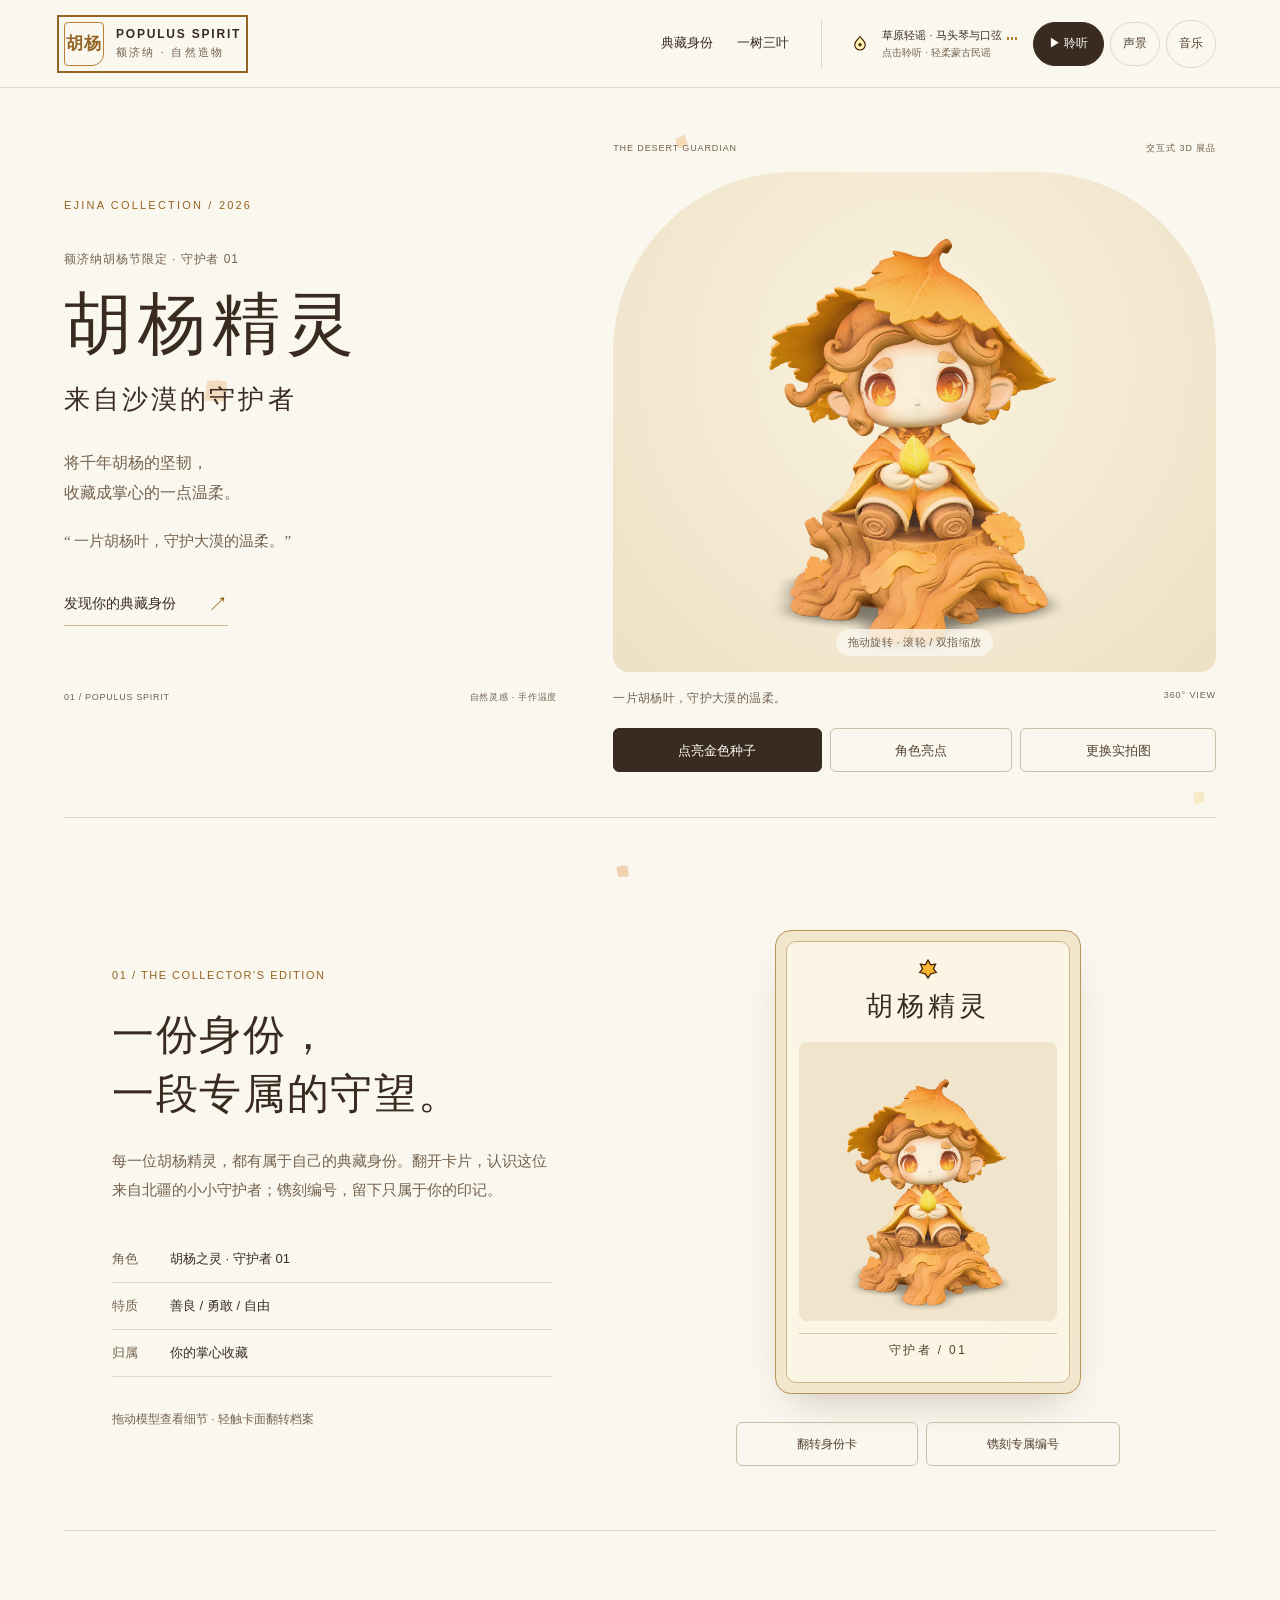
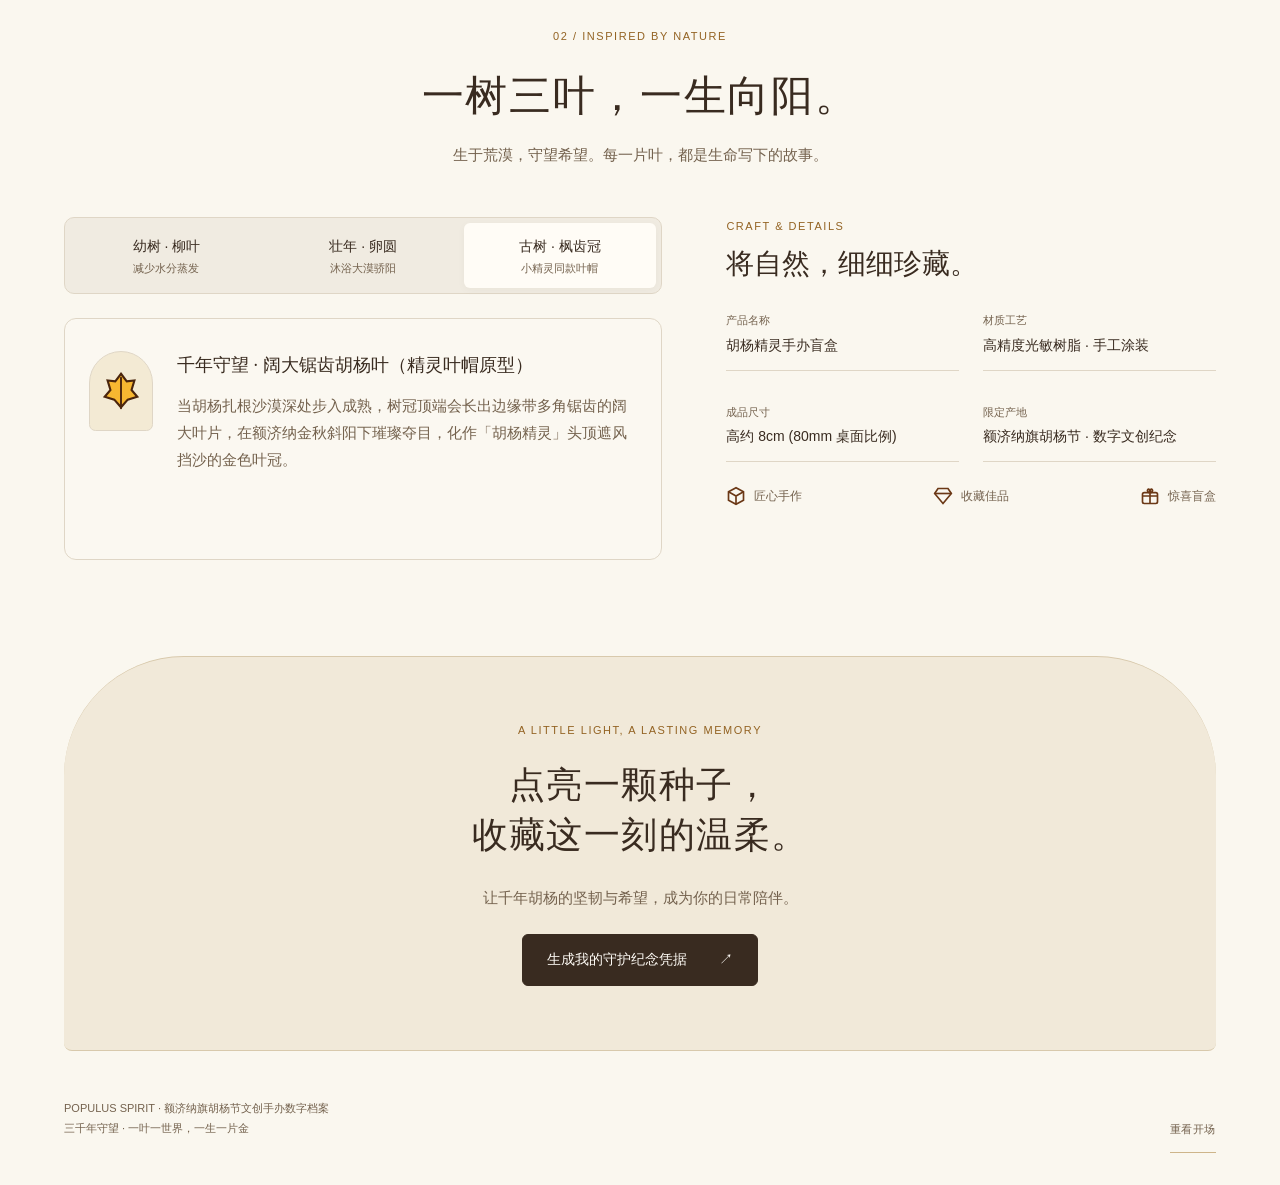
==== commit 2bf1d921: "Add animated logo welcome to exhibition website" ====
--- a/code_artifact.html
+++ b/code_artifact.html
@@ -4,6 +4,7 @@
   <meta charset="UTF-8" />
   <meta name="viewport" content="width=device-width, initial-scale=1.0" />
   <title>胡杨精灵 POPULUS SPIRIT · 额济纳旗胡杨节限定数字文创</title>
+  <link rel="stylesheet" href="./logo-intro/dialog.css">
   <script type="module" src="./model-viewer.min.js"></script>
   <style>
     :root {
@@ -81,6 +82,12 @@
   </style>
 </head>
 <body>
+  <dialog id="site-intro" aria-labelledby="introTitle" aria-describedby="introMessage">
+    <h2 id="introTitle" class="intro-sr-only">欢迎来到胡杨精灵展馆</h2>
+    <p id="introMessage" class="intro-sr-only">三千年的等候只为等候你的到来</p>
+    <button type="button" id="skipIntro" aria-label="跳过开场，进入展馆">跳过开场 <span aria-hidden="true">→</span></button>
+  </dialog>
+  <script src="./logo-intro/entry.js"></script>
 
   <!-- 全屏金色胡杨落叶与流沙光斑 Canvas -->
   <canvas id="leafCanvas"></canvas>
@@ -363,8 +370,9 @@
 
     </section>
     <footer class="footer-note">
-      POPULUS SPIRIT · 额济纳旗胡杨节文创手办数字档案<br/>
-      三千年守望 · 一叶一世界，一生一片金
+      <div>POPULUS SPIRIT · 额济纳旗胡杨节文创手办数字档案<br/>
+      三千年守望 · 一叶一世界，一生一片金</div>
+      <button type="button" id="replayIntro">重看开场</button>
     </footer>
 
   </main>
--- a/logo-intro/dialog.css
+++ b/logo-intro/dialog.css
@@ -0,0 +1,12 @@
+html.intro-open,html.intro-open body{overflow:hidden;overscroll-behavior:none}
+#site-intro{position:fixed;inset:0;width:100vw;max-width:none;height:100vh;height:100dvh;max-height:none;margin:0;padding:0;border:0;background:#FAF7EF;color:#805B38;opacity:1;transition:opacity .45s ease;overflow:hidden}
+#site-intro::backdrop{background:#FAF7EF}
+#site-intro.is-leaving{opacity:0}
+#site-intro iframe{display:block;width:100%;height:100%;border:0;pointer-events:none}
+#skipIntro{position:absolute;top:max(20px,env(safe-area-inset-top));right:max(24px,env(safe-area-inset-right));z-index:1;min-height:44px;padding:10px 16px;border:1px solid #D9CBB3;border-radius:99px;background:#FAF7EF;color:#805B38;font-size:12px;letter-spacing:.04em;cursor:pointer}
+#skipIntro:hover{background:#F1E7D4}
+#skipIntro:focus-visible{outline:2px solid #936323;outline-offset:4px}
+.intro-sr-only{position:absolute;width:1px;height:1px;padding:0;margin:-1px;overflow:hidden;clip-path:inset(50%);white-space:nowrap}
+#replayIntro{display:block;align-self:flex-start;min-height:44px;margin-top:10px;padding:0 0 2px;border:0;border-bottom:1px solid #CEB58A;background:none;color:inherit;font:inherit;cursor:pointer;letter-spacing:.05em}
+@media(max-width:480px){#skipIntro{top:16px;right:16px;font-size:11px}#replayIntro{margin:12px auto 0}}
+@media(prefers-reduced-motion:reduce){#site-intro{transition:none}}
